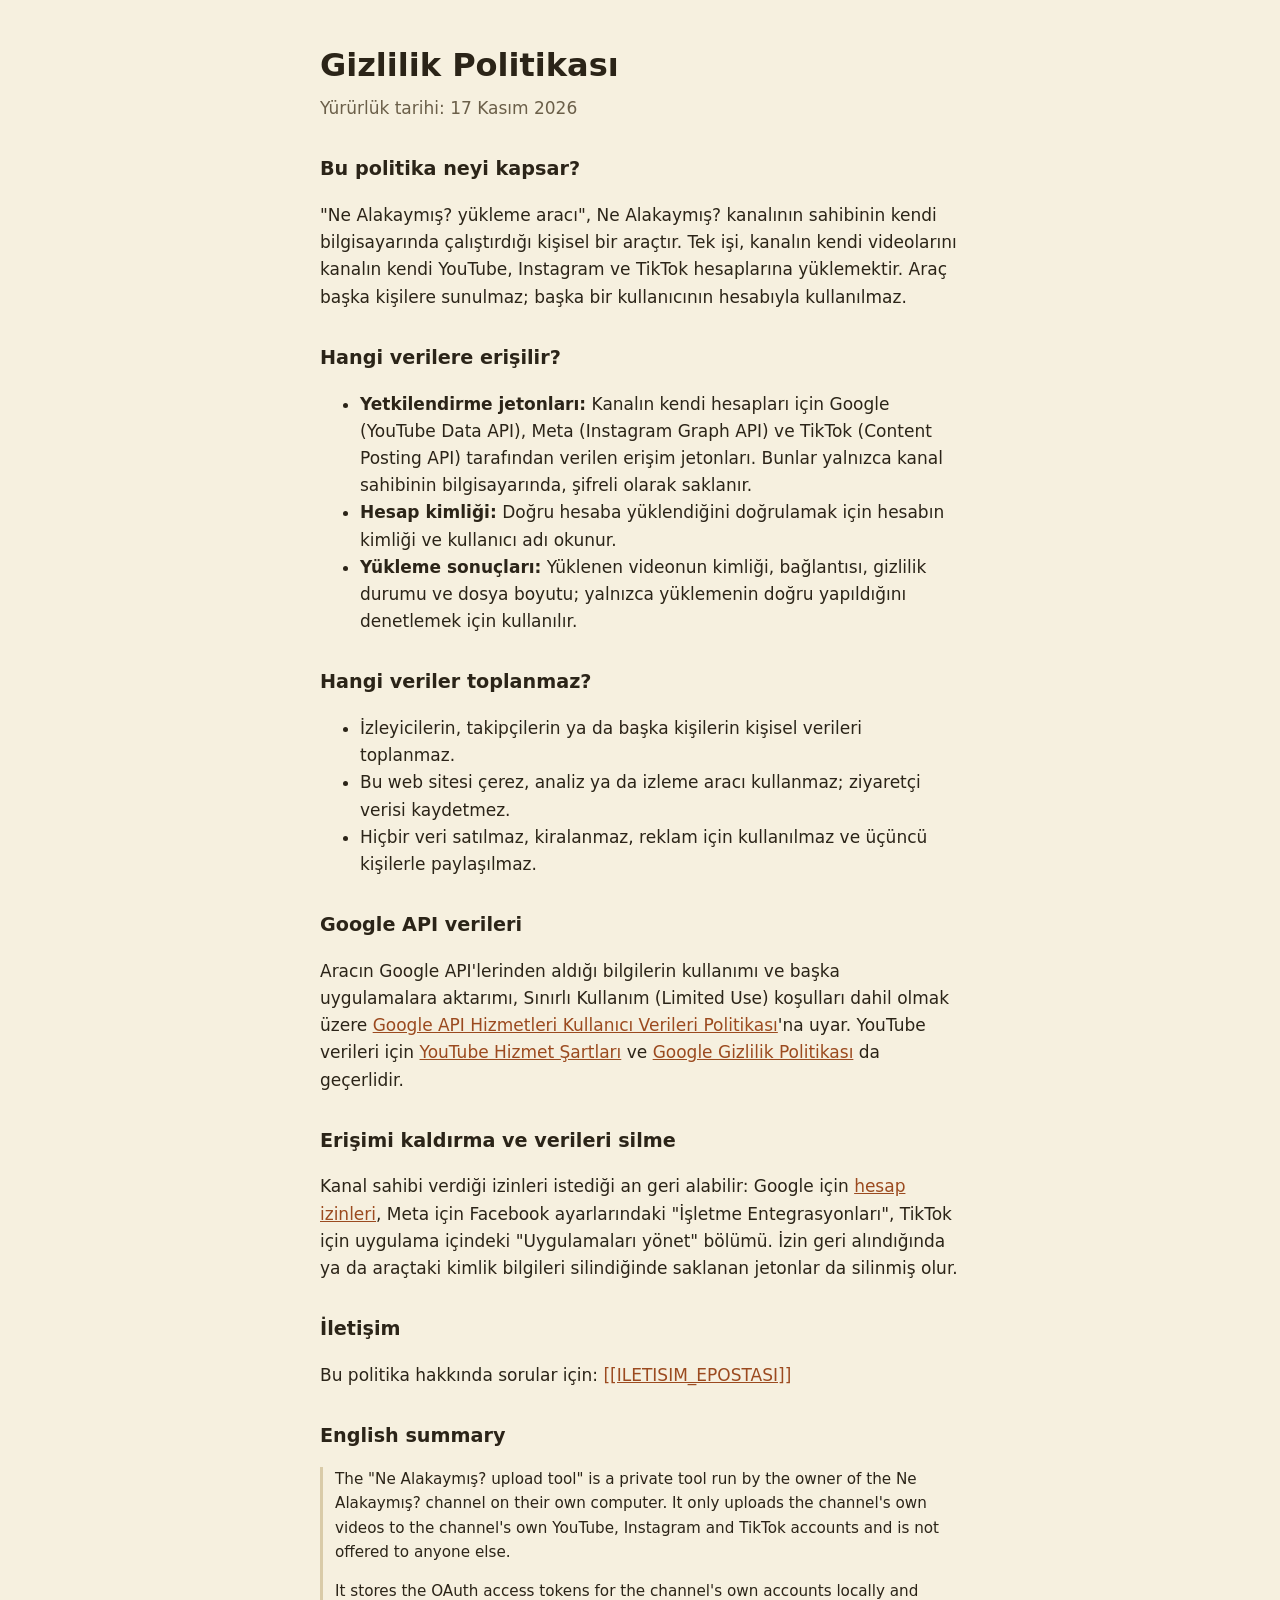
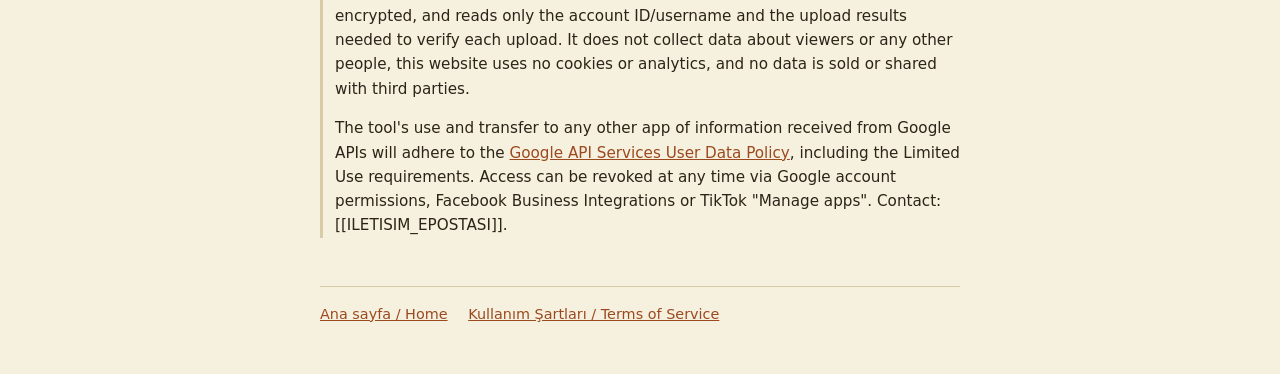
==== gizlilik.html @ 1a354e70 "Ne Alakaymış? sitesi: ana sayfa, gizlilik, şartlar, TikTok yönlendirmesi Co-Authored-By: Claude Opus" ====
<!doctype html>
<html lang="tr">
<head>
<meta charset="utf-8">
<meta name="viewport" content="width=device-width, initial-scale=1">
<title>Gizlilik Politikası · Ne Alakaymış?</title>
<link rel="stylesheet" href="stil.css">
</head>
<body>
<main>
  <h1>Gizlilik Politikası</h1>
  <p class="alt">Yürürlük tarihi: 17 Kasım 2026</p>

  <h2>Bu politika neyi kapsar?</h2>
  <p>"Ne Alakaymış? yükleme aracı", Ne Alakaymış? kanalının sahibinin kendi bilgisayarında çalıştırdığı kişisel bir araçtır. Tek işi, kanalın kendi videolarını kanalın kendi YouTube, Instagram ve TikTok hesaplarına yüklemektir. Araç başka kişilere sunulmaz; başka bir kullanıcının hesabıyla kullanılmaz.</p>

  <h2>Hangi verilere erişilir?</h2>
  <ul>
    <li><strong>Yetkilendirme jetonları:</strong> Kanalın kendi hesapları için Google (YouTube Data API), Meta (Instagram Graph API) ve TikTok (Content Posting API) tarafından verilen erişim jetonları. Bunlar yalnızca kanal sahibinin bilgisayarında, şifreli olarak saklanır.</li>
    <li><strong>Hesap kimliği:</strong> Doğru hesaba yüklendiğini doğrulamak için hesabın kimliği ve kullanıcı adı okunur.</li>
    <li><strong>Yükleme sonuçları:</strong> Yüklenen videonun kimliği, bağlantısı, gizlilik durumu ve dosya boyutu; yalnızca yüklemenin doğru yapıldığını denetlemek için kullanılır.</li>
  </ul>

  <h2>Hangi veriler toplanmaz?</h2>
  <ul>
    <li>İzleyicilerin, takipçilerin ya da başka kişilerin kişisel verileri toplanmaz.</li>
    <li>Bu web sitesi çerez, analiz ya da izleme aracı kullanmaz; ziyaretçi verisi kaydetmez.</li>
    <li>Hiçbir veri satılmaz, kiralanmaz, reklam için kullanılmaz ve üçüncü kişilerle paylaşılmaz.</li>
  </ul>

  <h2>Google API verileri</h2>
  <p>Aracın Google API'lerinden aldığı bilgilerin kullanımı ve başka uygulamalara aktarımı, Sınırlı Kullanım (Limited Use) koşulları dahil olmak üzere <a href="https://developers.google.com/terms/api-services-user-data-policy">Google API Hizmetleri Kullanıcı Verileri Politikası</a>'na uyar. YouTube verileri için <a href="https://www.youtube.com/t/terms">YouTube Hizmet Şartları</a> ve <a href="https://policies.google.com/privacy">Google Gizlilik Politikası</a> da geçerlidir.</p>

  <h2>Erişimi kaldırma ve verileri silme</h2>
  <p>Kanal sahibi verdiği izinleri istediği an geri alabilir: Google için <a href="https://myaccount.google.com/permissions">hesap izinleri</a>, Meta için Facebook ayarlarındaki "İşletme Entegrasyonları", TikTok için uygulama içindeki "Uygulamaları yönet" bölümü. İzin geri alındığında ya da araçtaki kimlik bilgileri silindiğinde saklanan jetonlar da silinmiş olur.</p>

  <h2>İletişim</h2>
  <p>Bu politika hakkında sorular için: <a href="mailto:[[ILETISIM_EPOSTASI]]">[[ILETISIM_EPOSTASI]]</a></p>

  <h2 lang="en">English summary</h2>
  <div class="en" lang="en">
    <p>The "Ne Alakaymış? upload tool" is a private tool run by the owner of the Ne Alakaymış? channel on their own computer. It only uploads the channel's own videos to the channel's own YouTube, Instagram and TikTok accounts and is not offered to anyone else.</p>
    <p>It stores the OAuth access tokens for the channel's own accounts locally and encrypted, and reads only the account ID/username and the upload results needed to verify each upload. It does not collect data about viewers or any other people, this website uses no cookies or analytics, and no data is sold or shared with third parties.</p>
    <p>The tool's use and transfer to any other app of information received from Google APIs will adhere to the <a href="https://developers.google.com/terms/api-services-user-data-policy">Google API Services User Data Policy</a>, including the Limited Use requirements. Access can be revoked at any time via Google account permissions, Facebook Business Integrations or TikTok "Manage apps". Contact: [[ILETISIM_EPOSTASI]].</p>
  </div>

  <footer>
    <a href="index.html">Ana sayfa / Home</a>
    <a href="sartlar.html">Kullanım Şartları / Terms of Service</a>
  </footer>
</main>
</body>
</html>
---- stil.css ----
:root {
  --zemin: #f6f0df;
  --kart: #fffaf0;
  --yazi: #2b2418;
  --soluk: #6b5f49;
  --vurgu: #9b4a1f;
  --cizgi: #d9cba8;
}
@media (prefers-color-scheme: dark) {
  :root {
    --zemin: #1d1a14;
    --kart: #26221a;
    --yazi: #efe6d2;
    --soluk: #b8ab90;
    --vurgu: #e39a62;
    --cizgi: #3d3628;
  }
}
* { box-sizing: border-box; }
body {
  margin: 0;
  background: var(--zemin);
  color: var(--yazi);
  font: 17px/1.6 system-ui, -apple-system, "Segoe UI", Roboto, sans-serif;
}
main { max-width: 42rem; margin: 0 auto; padding: 2.5rem 1rem 3rem; }
h1 { font-size: 2rem; margin: 0 0 .25rem; }
h2 { font-size: 1.2rem; margin: 2rem 0 .5rem; }
p, li { color: var(--yazi); }
.alt { color: var(--soluk); margin-top: 0; }
.en { color: var(--soluk); font-size: .95rem; border-left: 3px solid var(--cizgi); padding-left: .75rem; }
a { color: var(--vurgu); }
ul.baglantilar { list-style: none; padding: 0; display: grid; gap: .5rem; }
ul.baglantilar a {
  display: block; padding: .75rem 1rem; border: 1px solid var(--cizgi); border-radius: .6rem;
  background: var(--kart); text-decoration: none; font-weight: 600;
}
footer { margin-top: 3rem; padding-top: 1rem; border-top: 1px solid var(--cizgi); font-size: .9rem; color: var(--soluk); }
footer a { margin-right: 1rem; }
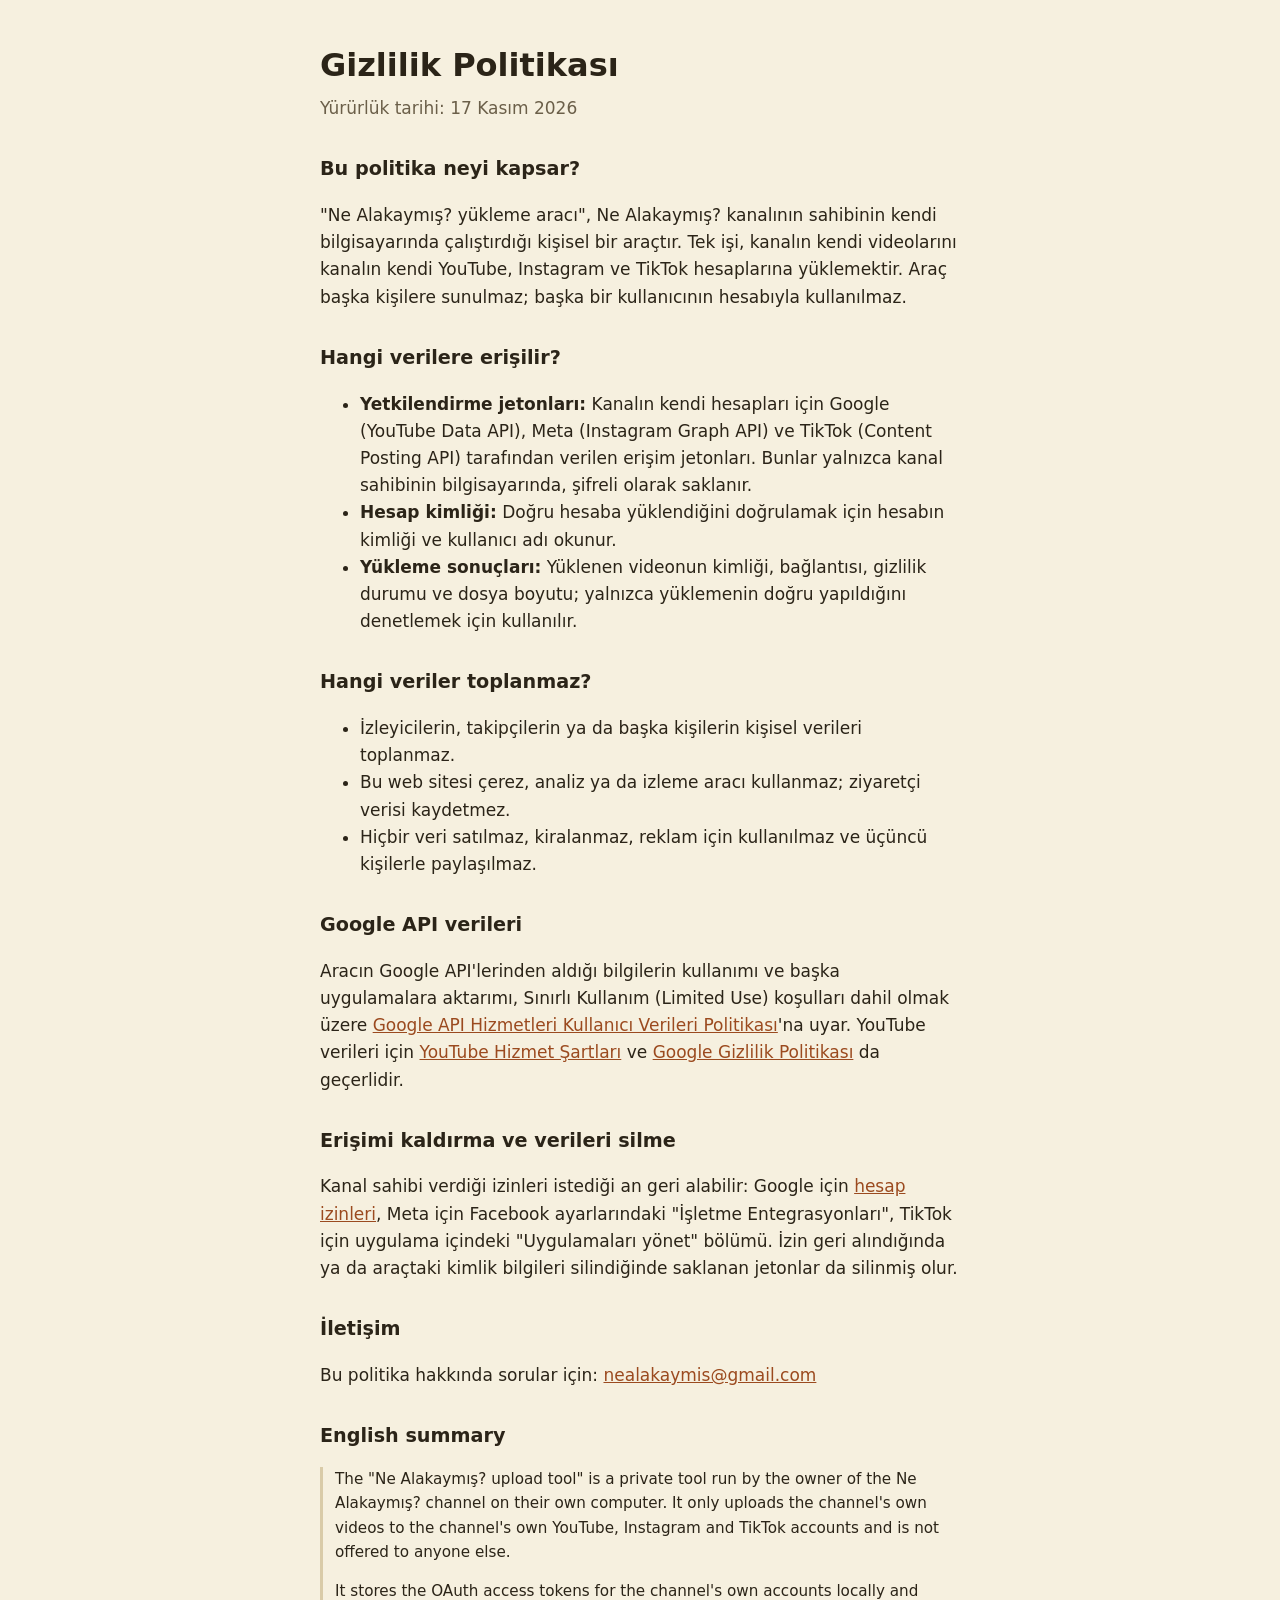
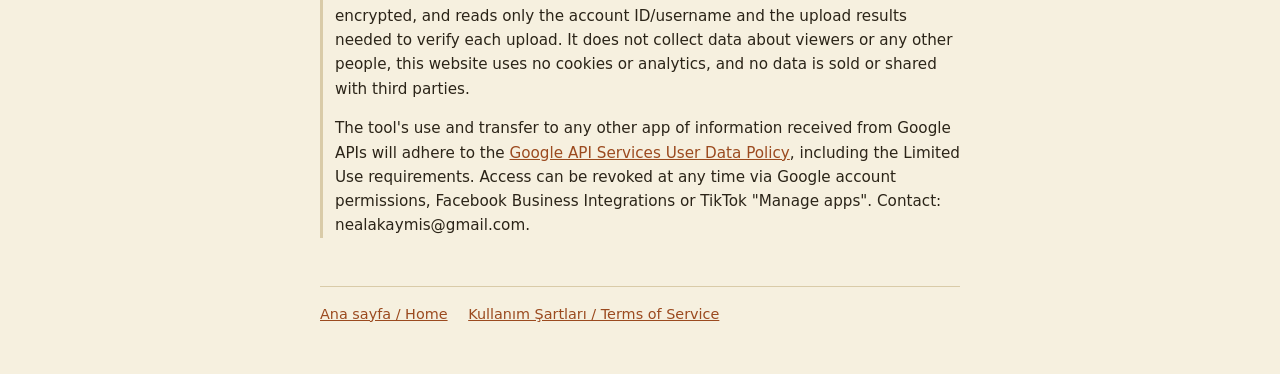
==== commit bb02f3a1: "İletişim adresi Co-Authored-By: Claude Opus 5.5 <noreply@anthropic.com>" ====
--- a/gizlilik.html
+++ b/gizlilik.html
@@ -35,13 +35,13 @@
   <p>Kanal sahibi verdiği izinleri istediği an geri alabilir: Google için <a href="https://myaccount.google.com/permissions">hesap izinleri</a>, Meta için Facebook ayarlarındaki "İşletme Entegrasyonları", TikTok için uygulama içindeki "Uygulamaları yönet" bölümü. İzin geri alındığında ya da araçtaki kimlik bilgileri silindiğinde saklanan jetonlar da silinmiş olur.</p>
 
   <h2>İletişim</h2>
-  <p>Bu politika hakkında sorular için: <a href="mailto:[[ILETISIM_EPOSTASI]]">[[ILETISIM_EPOSTASI]]</a></p>
+  <p>Bu politika hakkında sorular için: <a href="mailto:nealakaymis@gmail.com">nealakaymis@gmail.com</a></p>
 
   <h2 lang="en">English summary</h2>
   <div class="en" lang="en">
     <p>The "Ne Alakaymış? upload tool" is a private tool run by the owner of the Ne Alakaymış? channel on their own computer. It only uploads the channel's own videos to the channel's own YouTube, Instagram and TikTok accounts and is not offered to anyone else.</p>
     <p>It stores the OAuth access tokens for the channel's own accounts locally and encrypted, and reads only the account ID/username and the upload results needed to verify each upload. It does not collect data about viewers or any other people, this website uses no cookies or analytics, and no data is sold or shared with third parties.</p>
-    <p>The tool's use and transfer to any other app of information received from Google APIs will adhere to the <a href="https://developers.google.com/terms/api-services-user-data-policy">Google API Services User Data Policy</a>, including the Limited Use requirements. Access can be revoked at any time via Google account permissions, Facebook Business Integrations or TikTok "Manage apps". Contact: [[ILETISIM_EPOSTASI]].</p>
+    <p>The tool's use and transfer to any other app of information received from Google APIs will adhere to the <a href="https://developers.google.com/terms/api-services-user-data-policy">Google API Services User Data Policy</a>, including the Limited Use requirements. Access can be revoked at any time via Google account permissions, Facebook Business Integrations or TikTok "Manage apps". Contact: nealakaymis@gmail.com.</p>
   </div>
 
   <footer>
